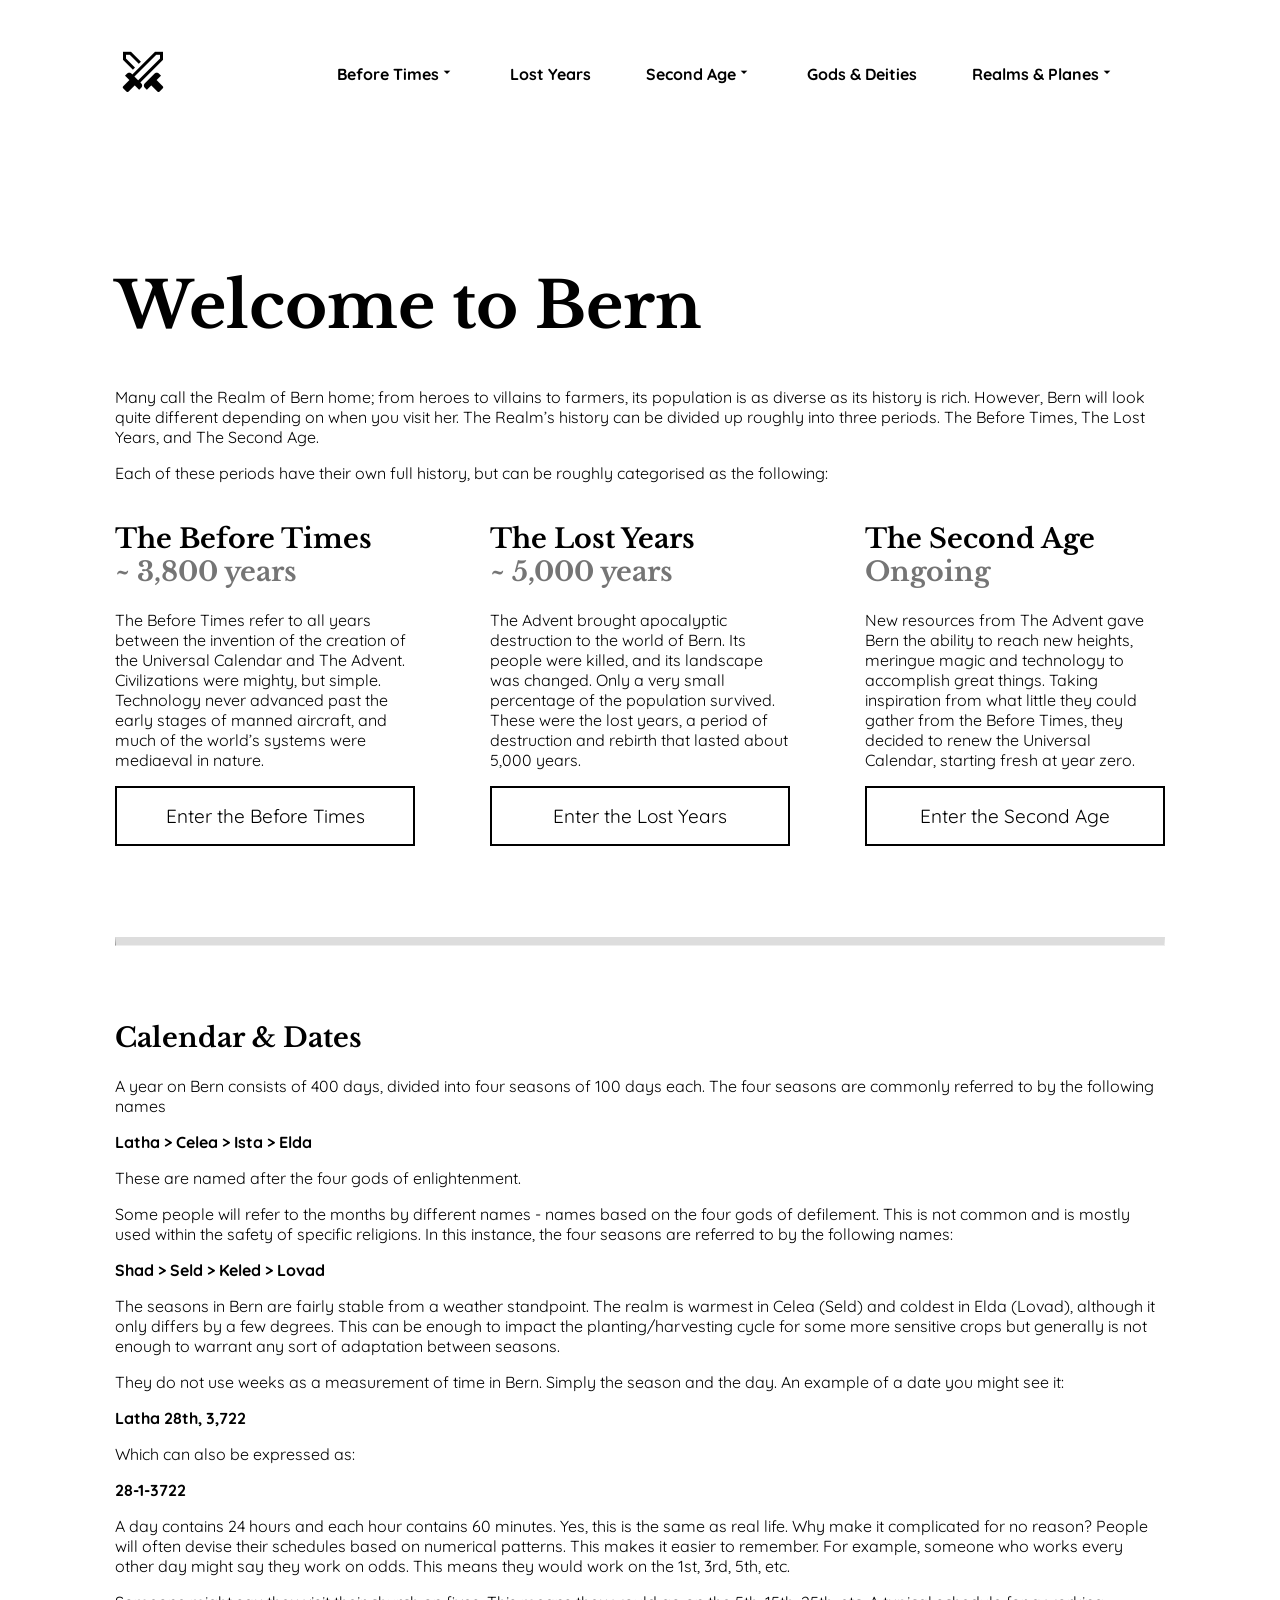
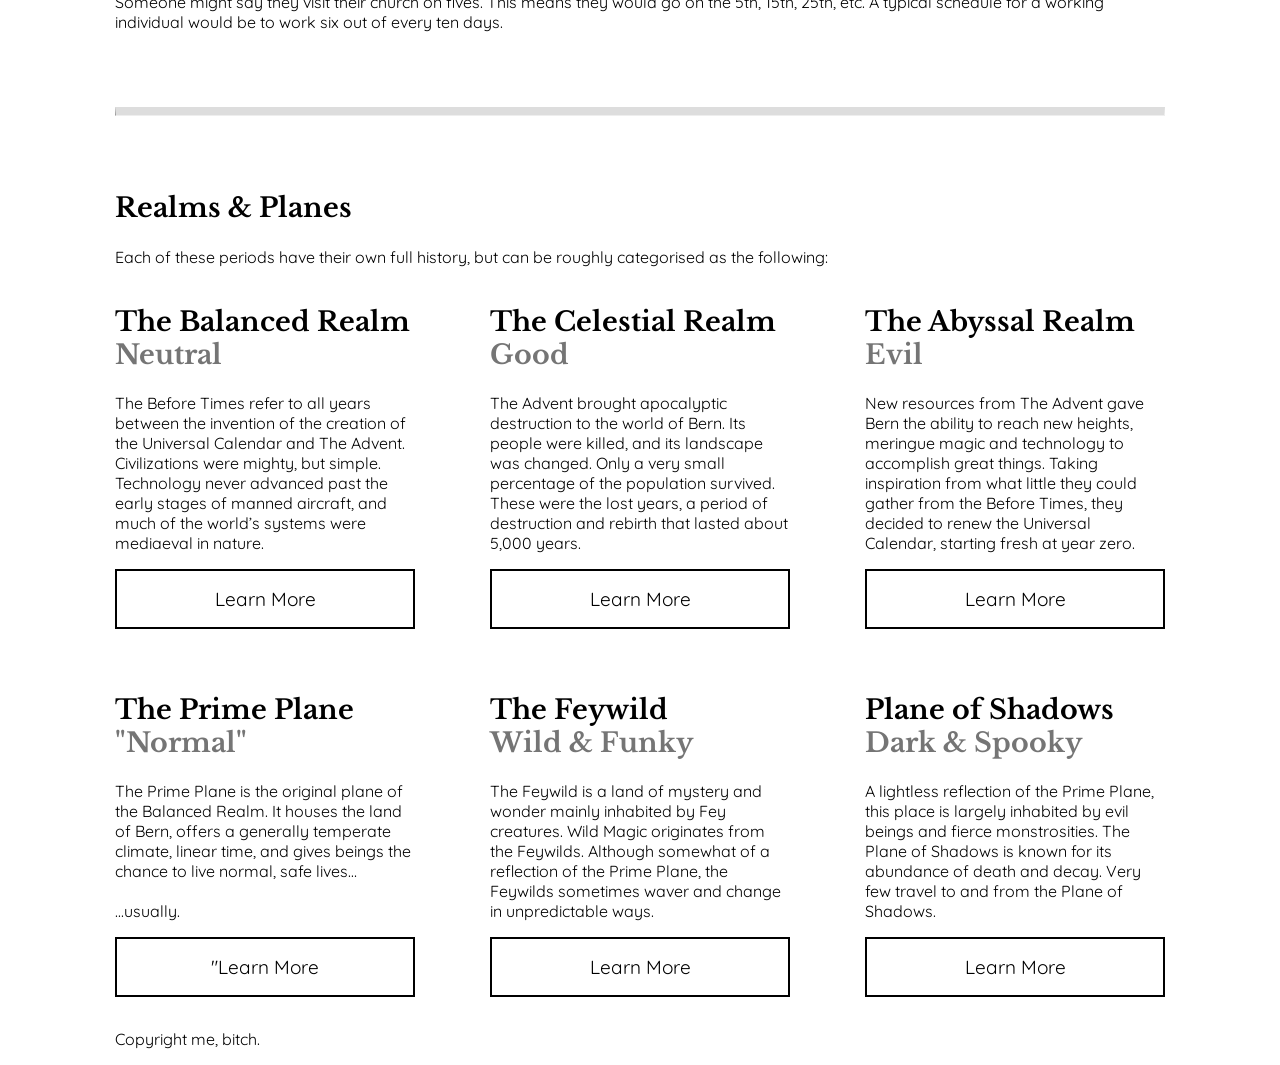
==== index.html @ 101e193a "Logo in nav" ====
<!DOCTYPE html>
<!DOCTYPE html>
<html>
<head>
	<meta charset="utf-8">
	<meta name="viewport" content="width=device-width, initial-scale=1">
	<title>Bern</title>
	<link rel="stylesheet" type="text/css" href="main.css">
	<link rel="preconnect" href="https://fonts.googleapis.com">
	<link rel="preconnect" href="https://fonts.gstatic.com" crossorigin>
	<link href="https://fonts.googleapis.com/css2?family=Libre+Baskerville&family=Quicksand:wght@400;700&display=swap" rel="stylesheet">
	<link rel="stylesheet" href="https://fonts.googleapis.com/css2?family=Material+Symbols+Outlined:opsz,wght,FILL,GRAD@20..48,100..700,0..1,-50..200" />
	<style> .material-symbols-outlined {font-variation-settings:'FILL' 0,'wght' 400,'GRAD' 0,'opsz' 48}
</style>
</head>

	<header>
		<nav class="navbar">
			<div class="logo"><span class="material-symbols-outlined"><a href="index.html">swords</a></span></div>
			<ul class="nav-links">
				<div class="menu">

				<li class="dropdown-li">
					<a href="bt-main.html">Before Times<span class="material-symbols-outlined" style="font-size: 1em;">arrow_drop_down</span></a>
					<ul class="dropdown-ul">
						<li><a href="/">Kingdoms</a></li>
						<li><a href="/">People of Note</a></li>
						<li><a href="/">Organizations</a></li>
						<li><a href="/">History</a></li>
					</ul>
				</li>
				<li><a href="/">Lost Years</a></li>
				<li class="dropdown-li">
					<a href="/">Second Age<span class="material-symbols-outlined" style="font-size: 1em;">arrow_drop_down</span></a>
					<ul class="dropdown-ul">
						<li><a href="/">Kingdoms</a></li>
						<li><a href="/">People of Note</a></li>
						<li><a href="/">Organizations</a></li>
						<li><a href="/">History</a></li>
					</ul>
				</li>
				<li><a href="/">Gods & Deities</a></li>				
				<li class="dropdown-li">
					<a href="/">Realms & Planes<span class="material-symbols-outlined" style="font-size: 1em;">arrow_drop_down</span></a>
					<ul class="dropdown-ul">
						<li><a href="/">Balanced Realm</a></li>
						<li><a href="/">Celestial Realm</a></li>
						<li><a href="/">Abyssal Realm</a></li>
						<li><a href="/">Material Plane</a></li>
						<li><a href="/">Feywild</a></li>
						<li><a href="/">Shadow Plane</a></li>
					</ul>
				</li>
				</div>
			</ul>
		</nav>
	</header>
<body>
<h1 class="main-title">Welcome to Bern</h1>
<p>Many call the Realm of Bern home; from heroes to villains to farmers, its population is as diverse as its history is rich. However, Bern will look quite different depending on when you visit her. The Realm’s history can be divided up roughly into three periods. The Before Times, The Lost Years, and The Second Age.</p>

<p>Each of these periods have their own full history, but can be roughly categorised as the following:</p>

<div class="three-column-container ">
	<div>
		<h2>The Before Times<br><span style="color: #757575;">~ 3,800 years</h2>
		<p>The Before Times refer to all years between the invention of the creation of the Universal Calendar and The Advent. Civilizations were mighty, but simple. Technology never advanced past the early stages of manned aircraft, and much of the world’s systems were mediaeval in nature.</p>
		<a class="button-link" href="bt-main.html">Enter the Before Times</a>
	</div>

	<div>
		<h2>The Lost Years<br><span style="color: #757575;">~ 5,000 years</span></h2>
		<p>The Advent brought apocalyptic destruction to the world of Bern. Its people were killed, and its landscape was changed. Only a very small percentage of the population survived. These were the lost years, a period of destruction and rebirth that lasted about 5,000 years.</p>
		<a class="button-link" href="bt-main.html">Enter the Lost Years</a>
	</div>

	<div>
		<h2>The Second Age<br><span style="color: #757575;">Ongoing</h2>
		<p>New resources from The Advent gave Bern the ability to reach new heights, meringue magic and technology to accomplish great things. Taking inspiration from what little they could gather from the Before Times, they decided to renew the Universal Calendar, starting fresh at year zero.</p>
		<a class="button-link" href="bt-main.html">Enter the Second Age</a>
		</p>
	</div>
</div>

<hr>

<h2>Calendar & Dates</h2>
<p>A year on Bern consists of 400 days, divided into four seasons of 100 days each. The four seasons are commonly referred to by the following names<p>
<p class="bold">Latha > Celea > Ista > Elda</p>
<p>These are named after the four gods of enlightenment.</p>
<p>Some people will refer to the months by different names - names based on the four gods of defilement. This is not common and is mostly used within the safety of specific religions. In this instance, the four seasons are referred to by the following names:</p>
<p class="bold">Shad > Seld > Keled > Lovad</p>
<p>The seasons in Bern are fairly stable from a weather standpoint. The realm is warmest in Celea (Seld) and coldest in Elda (Lovad), although it only differs by a few degrees. This can be enough to impact the planting/harvesting cycle for some more sensitive crops but generally is not enough to warrant any sort of adaptation between seasons.</p>
<p>They do not use weeks as a measurement of time in Bern. Simply the season and the day. An example of a date you might see it:</p>
<p class="bold">Latha 28th, 3,722</p>
<p>Which can also be expressed as:</p>
<p class="bold">28-1-3722</p>
<p>A day contains 24 hours and each hour contains 60 minutes. Yes, this is the same as real life. Why make it complicated for no reason?
People will often devise their schedules based on numerical patterns. This makes it easier to remember. For example, someone who works every other day might say they work on odds. This means they would work on the 1st, 3rd, 5th, etc.</p>
<p>Someone might say they visit their church on fives. This means they would go on the 5th, 15th, 25th, etc. A typical schedule for a working individual would be to work six out of every ten days.</p>

<hr>

<h2>Realms & Planes</h2>


<p>Each of these periods have their own full history, but can be roughly categorised as the following:</p>

<div class="three-column-container ">
	<div>
		<h2>The Balanced Realm<br><span style="color: #757575;">Neutral</h2>
		<p>The Before Times refer to all years between the invention of the creation of the Universal Calendar and The Advent. Civilizations were mighty, but simple. Technology never advanced past the early stages of manned aircraft, and much of the world’s systems were mediaeval in nature.</p>
		<a class="button-link" href="bt-main.html">Learn More</a>
	</div>

	<div>
		<h2>The Celestial Realm<br><span style="color: #757575;">Good</span></h2>
		<p>The Advent brought apocalyptic destruction to the world of Bern. Its people were killed, and its landscape was changed. Only a very small percentage of the population survived. These were the lost years, a period of destruction and rebirth that lasted about 5,000 years.</p>
		<a class="button-link" href="bt-main.html">Learn More</a>
	</div>

	<div>
		<h2>The Abyssal Realm<br><span style="color: #757575;">Evil</h2>
		<p>New resources from The Advent gave Bern the ability to reach new heights, meringue magic and technology to accomplish great things. Taking inspiration from what little they could gather from the Before Times, they decided to renew the Universal Calendar, starting fresh at year zero.</p>
		<a class="button-link" href="bt-main.html">Learn More</a>
		</p>
	</div>
	<div>
		<h2>The Prime Plane<br><span style="color: #757575;">"Normal"</h2>
		<p>The Prime Plane is the original plane of the Balanced Realm. It houses the land of Bern, offers a generally temperate climate, linear time, and gives beings the chance to live normal, safe lives… <br><br>...usually.</p>
		<a class="button-link" href="bt-main.html">"Learn More</a>
	</div>

	<div>
		<h2>The Feywild<br><span style="color: #757575;">Wild & Funky</span></h2>
		<p>The Feywild is a land of mystery and wonder mainly inhabited by Fey creatures. Wild Magic originates from the Feywilds. Although somewhat of a reflection of the Prime Plane, the Feywilds sometimes waver and change in unpredictable ways.</p>
		<a class="button-link" href="bt-main.html">Learn More</a>
	</div>

	<div>
		<h2>Plane of Shadows<br><span style="color: #757575;">Dark & Spooky</h2>
		<p>A lightless reflection of the Prime Plane, this place is largely inhabited by evil beings and fierce monstrosities. The Plane of Shadows is known for its abundance of death and decay. Very few travel to and from the Plane of Shadows.</p>
		<a class="button-link" href="bt-main.html">Learn More</a>
		</p>
	</div>
</div>

<footer>
	<p>Copyright me, bitch.</p>


</footer>















</body>
</html>
---- main.css ----
/*
h1 { font-size: 2em; }
h2 { font-size: 1.6818em; }
h3 { font-size: 1.4142em; }
h4 { font-size: 1.1892em; }
p { font-size: 1em; }
small { font-size: .8409em; }
*/

header {

	height: 100px;
}

body {
	max-width: 1050px;
    margin-left: auto;
    margin-right: auto;
}

h1 {
	font-family: 'Libre Baskerville', serif;
	font-size: 4em;
}

h2 {
	font-family: 'Libre Baskerville', serif;
	font-size: 1.6818em;
}

p {
	font-family: 'Quicksand', sans-serif;
	font-size: 1em;
}

hr {
	border-top: 8px solid #ddd;
  	margin: 75px 0;
}

img {
	width: 100%;
	height: auto;
}

li {
	list-style: none;
}

.logo a {
	text-decoration: none;
	color: black;
	font-size: 2em;
	padding-right: 115px;
}

.logo a:hover {
	color: red;
}

.navbar {
  display: flex;
  align-items: center;
  justify-content: space-between;
  padding: 20px 35px 20px 0px;
  float: right;
}

.nav-links a {
	text-decoration: none;
	font-family: 'Quicksand', sans-serif;
	font-weight: 700;
	color: black;
}

/* NAVBAR MENU */
.menu {
  display: flex;
  gap: 25px;
  font-size: 1em;
}

.menu li {
  padding: 20px 15px;
}

.menu li:hover {
  text-decoration: underline;
}

/* DROPDOWN MENU */
.dropdown-li {
  position: relative; 
}

.dropdown-ul {	
	background-color: white;
	filter: drop-shadow(0px 2px 10px #eee);
 	padding: 1em 0;
 	position: absolute;
 	display: none;
 	border-radius: 8px;
 	top: 50px;
}

.dropdown-ul li + li {
  margin-top: 10px;
}

.dropdown-ul li {
  padding: 0.5em 1em;
  width: 8em;
  text-align: Left;
}

.dropdown-ul li:hover {
  background-color: #eeeeee;
}

.dropdown-li:hover .dropdown-ul {
  display: block;
}








.main-title {
	margin-top: 15%;
}

.bold {
	font-weight: 700;
}
.button-link {
	padding: 16px 0px;
	border: 2px solid #000;
	font-family: 'Quicksand', sans-serif;
	font-size: 1.1892em;
	color: black;
	display: block;
	text-align: center;
	text-decoration: none;
}

.button-link:hover {
	color: white;
	background-color: black;
}

.button-div {
	margin-top: 1.83em;
	margin-bottom: 2.83em;
}

.three-column-container {
	display: grid;
	grid-template-columns: 300px 300px 300px;
	/*grid-template-rows: auto auto auto;*/
	grid-column-gap: 75px;
	grid-row-gap: 25px;
}
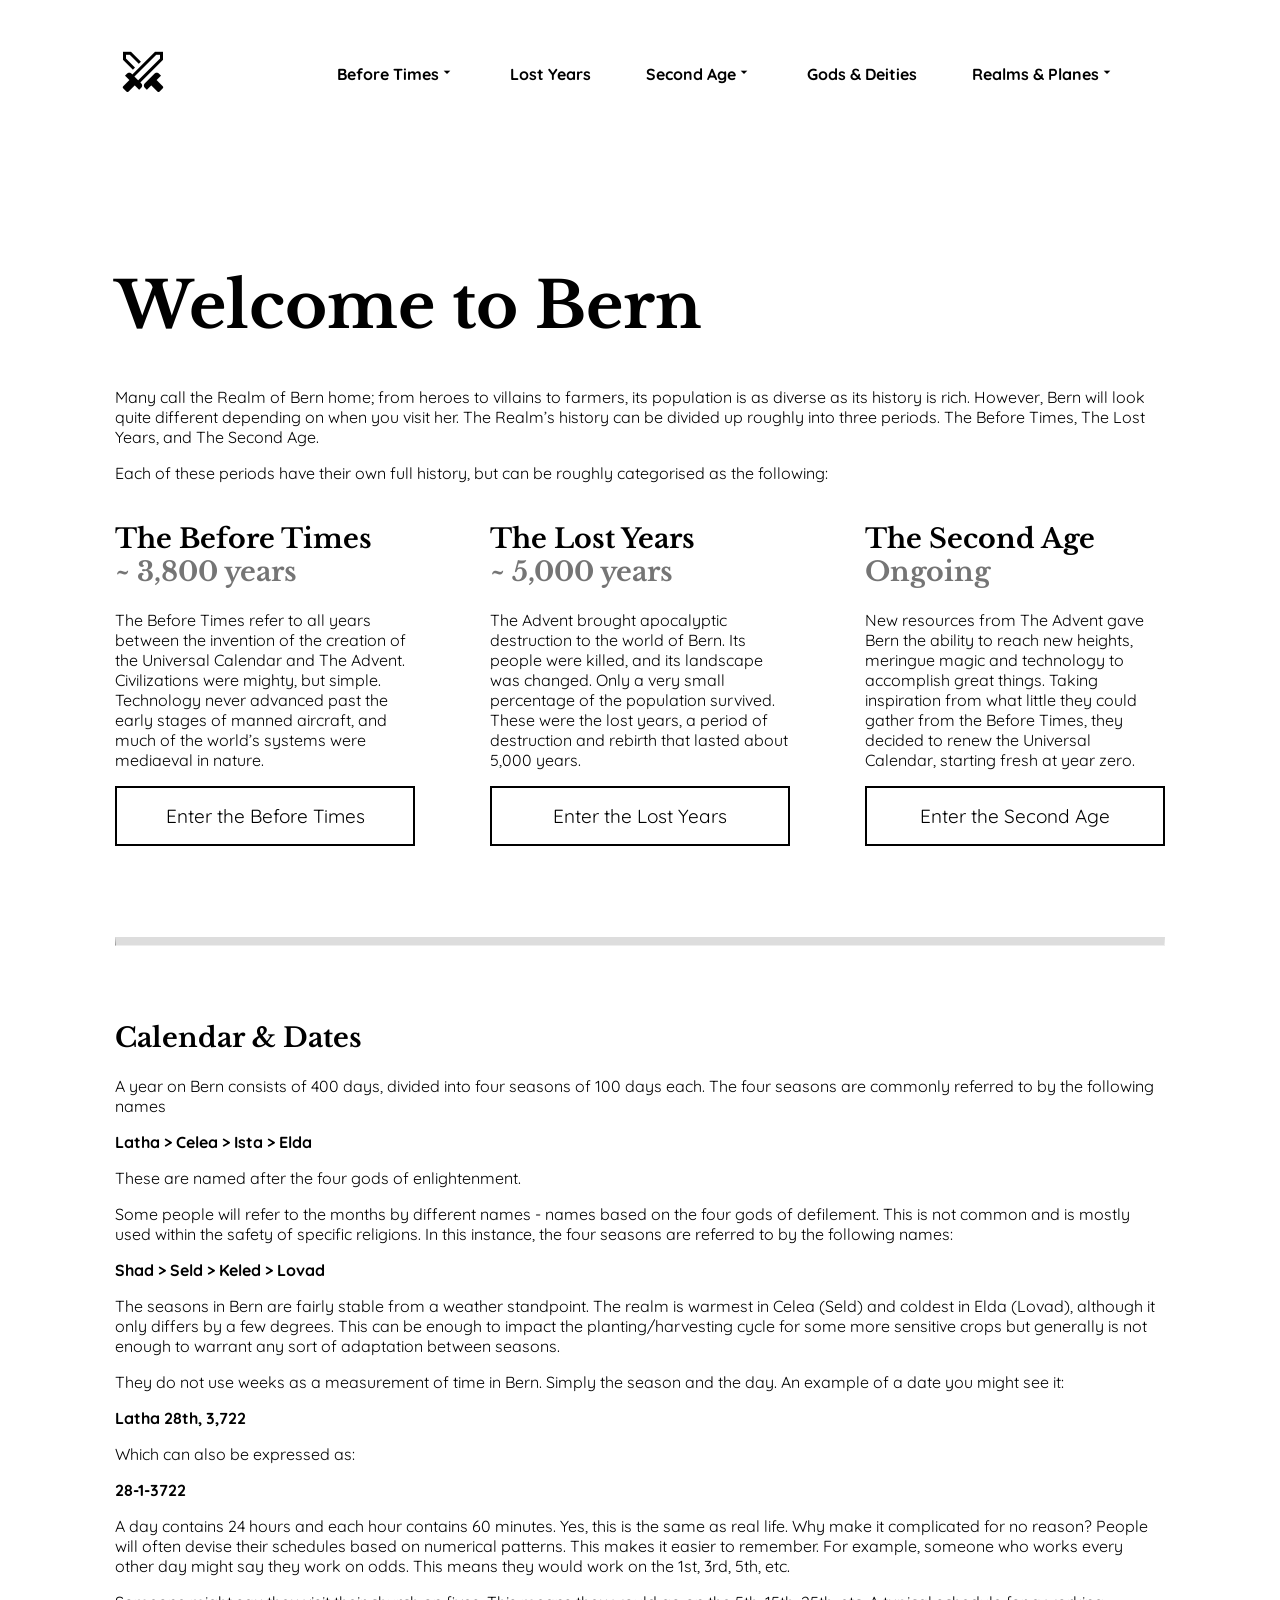
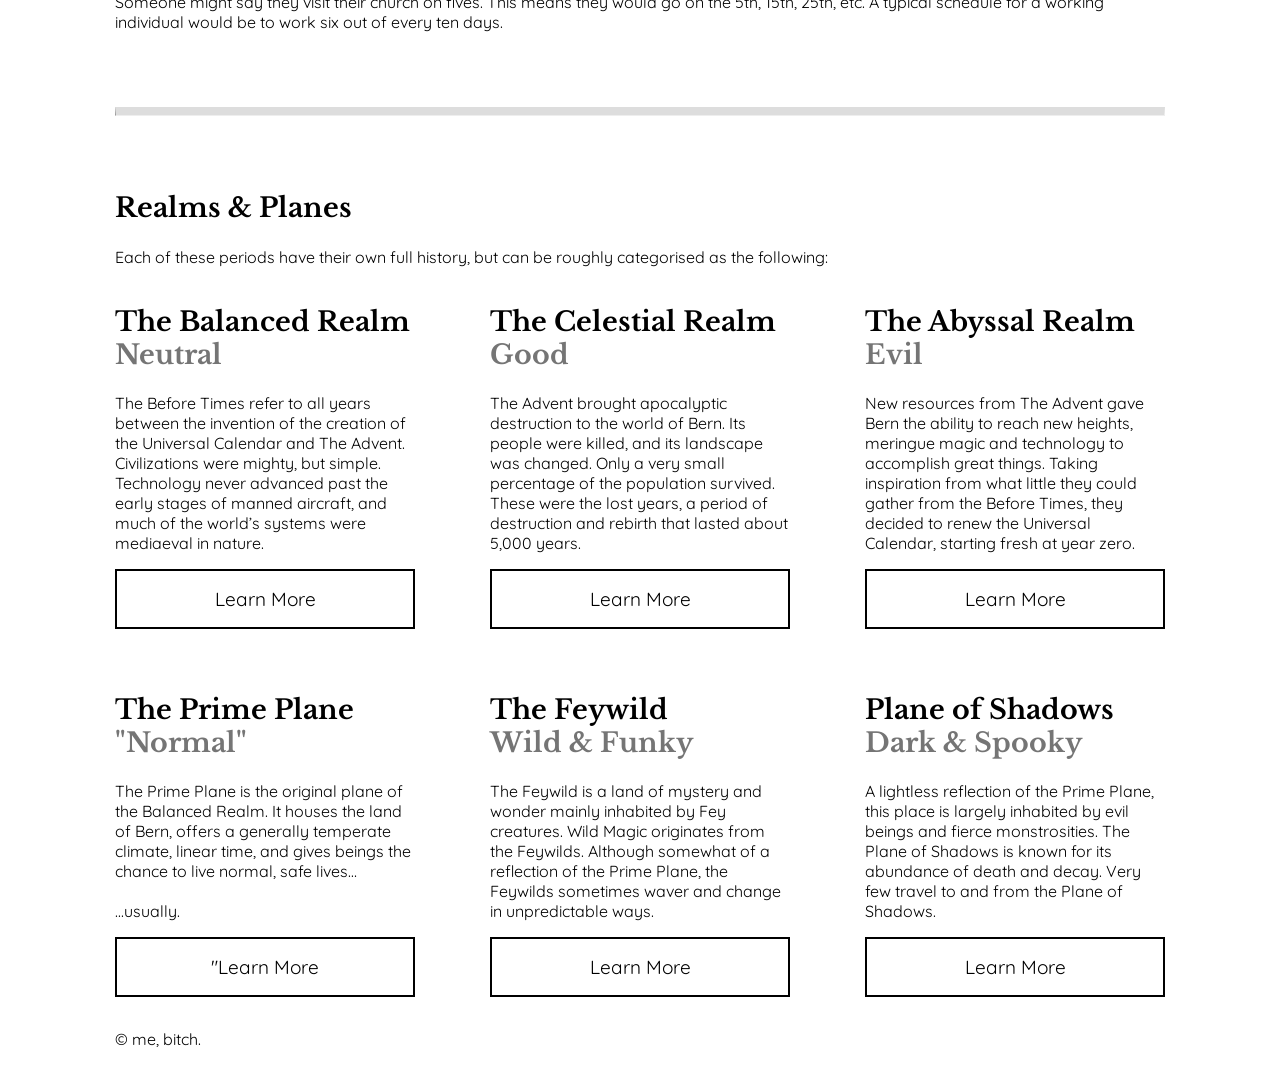
==== commit aa9e02e1: "copyright" ====
--- a/index.html
+++ b/index.html
@@ -146,7 +146,7 @@
 </div>
 
 <footer>
-	<p>Copyright me, bitch.</p>
+	<p>© me, bitch.</p>
 
 
 </footer>
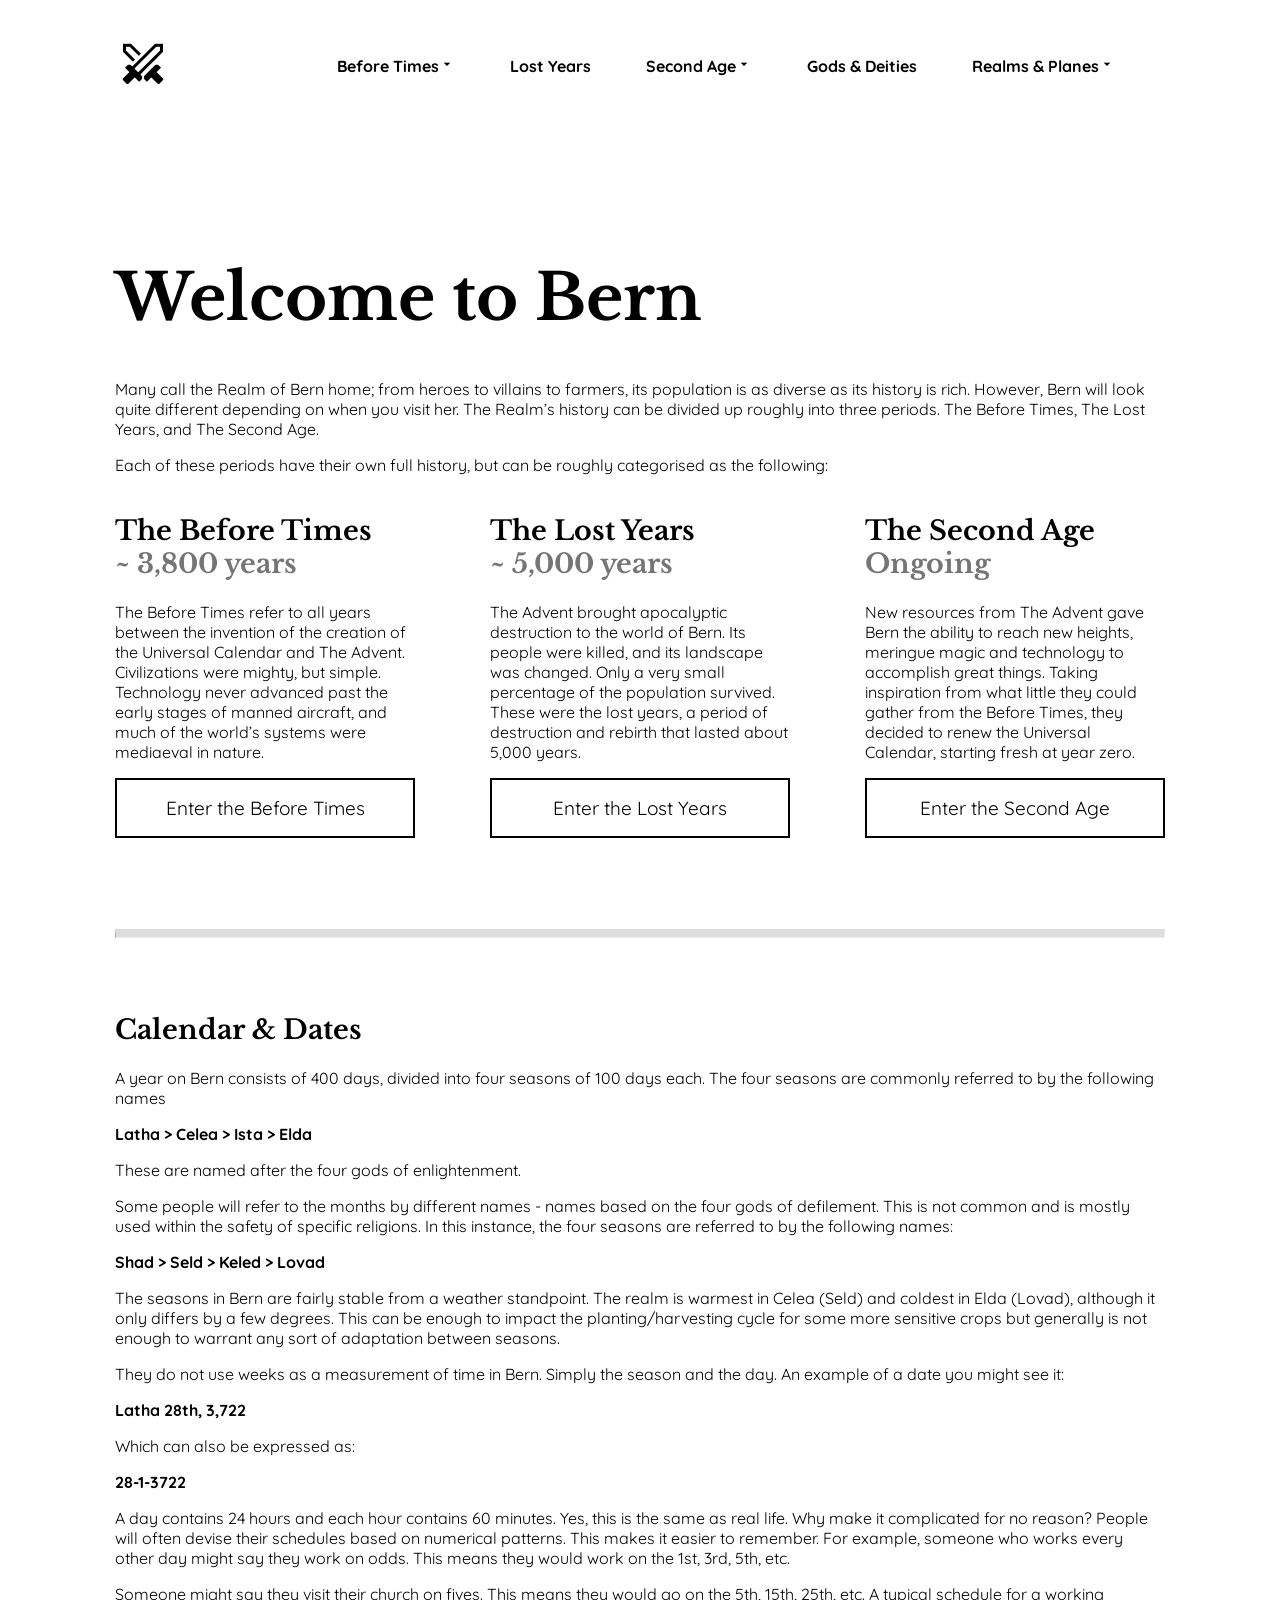
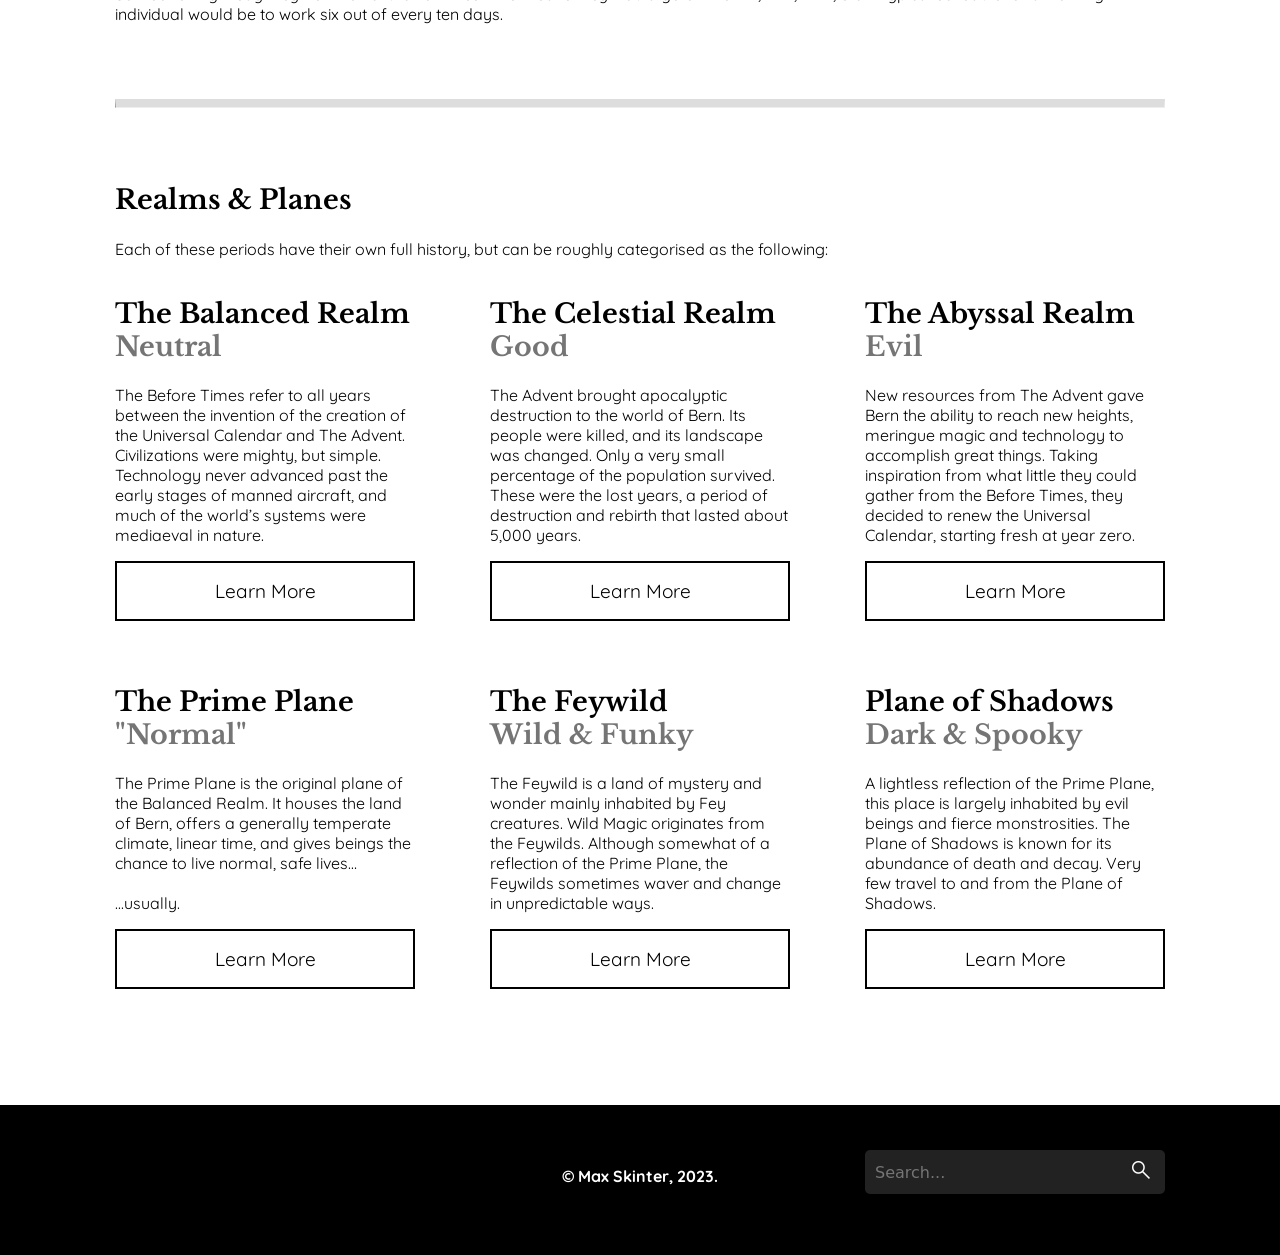
==== commit 0309da6f: "working on search" ====
--- a/index.html
+++ b/index.html
@@ -128,7 +128,7 @@
 	<div>
 		<h2>The Prime Plane<br><span style="color: #757575;">"Normal"</h2>
 		<p>The Prime Plane is the original plane of the Balanced Realm. It houses the land of Bern, offers a generally temperate climate, linear time, and gives beings the chance to live normal, safe lives… <br><br>...usually.</p>
-		<a class="button-link" href="bt-main.html">"Learn More</a>
+		<a class="button-link" href="bt-main.html">Learn More</a>
 	</div>
 
 	<div>
@@ -145,11 +145,6 @@
 	</div>
 </div>
 
-<footer>
-	<p>© me, bitch.</p>
-
-
-</footer>
 
 
 
@@ -158,12 +153,26 @@
 
 
 
-
-
-
+<footer>
+	<div class="three-column-container">
+		<div>
+			
+		</div>
+		<div>
+			<p class="copyright">© Max Skinter, 2023.</p>
+		</div>
+		<div>
+			<form id="form"> 
+			 	<input type="search" id="query" name="q" placeholder="Search...">
+				<button><span class="material-symbols-outlined">search</span></button>
+			</form>
+		</div>
+</footer>
 
 
 
 
 </body>
+
+
 </html>
--- a/main.css
+++ b/main.css
@@ -16,6 +16,8 @@
 	max-width: 1050px;
     margin-left: auto;
     margin-right: auto;
+    margin-top: 0;
+    margin-bottom: 0;
 }
 
 h1 {
@@ -46,6 +48,31 @@
 li {
 	list-style: none;
 }
+
+footer {
+	background-color: black;
+	height: 150px;
+	width: 100%;
+	position: absolute;
+	left: 0;
+	margin-top: 100px;
+}
+
+footer p {
+	color: white;
+	text-align: center;
+
+}
+
+
+
+
+
+
+
+
+
+
 
 .logo a {
 	text-decoration: none;
@@ -174,17 +201,63 @@
 
 
 
-
-
-
-
-
-
-
-
-
-
-
-
-
-
+footer .three-column-container {
+	width: 1050px;
+  margin-left: auto;
+  margin-right: auto;
+}
+
+footer div div {
+	padding-top: 45px;
+}
+
+.footer-links {
+	text-decoration: none;
+	font-family: 'Quicksand', sans-serif;
+	font-weight: 400;
+	color: white;
+	padding-top: 45px;
+}
+
+.footer-links:hover {
+	text-decoration: underline;
+}
+
+.copyright {
+	font-weight: 700;
+}
+
+form {
+  background-color: #222222;
+  width: 300px;
+  height: 44px;
+  border-radius: 5px;
+  display: flex;
+  flex-direction: row;
+  align-items: center;
+}
+
+input {
+  all: unset;
+  font: 16px system-ui;
+  color: #fff;
+  height: 100%;
+  width: 100%;
+  padding: 6px 10px;
+}
+
+button {
+  all: unset;
+  cursor: pointer;
+  width: 44px;
+  height: 44px;
+  color: white;
+}
+
+
+
+
+
+
+
+
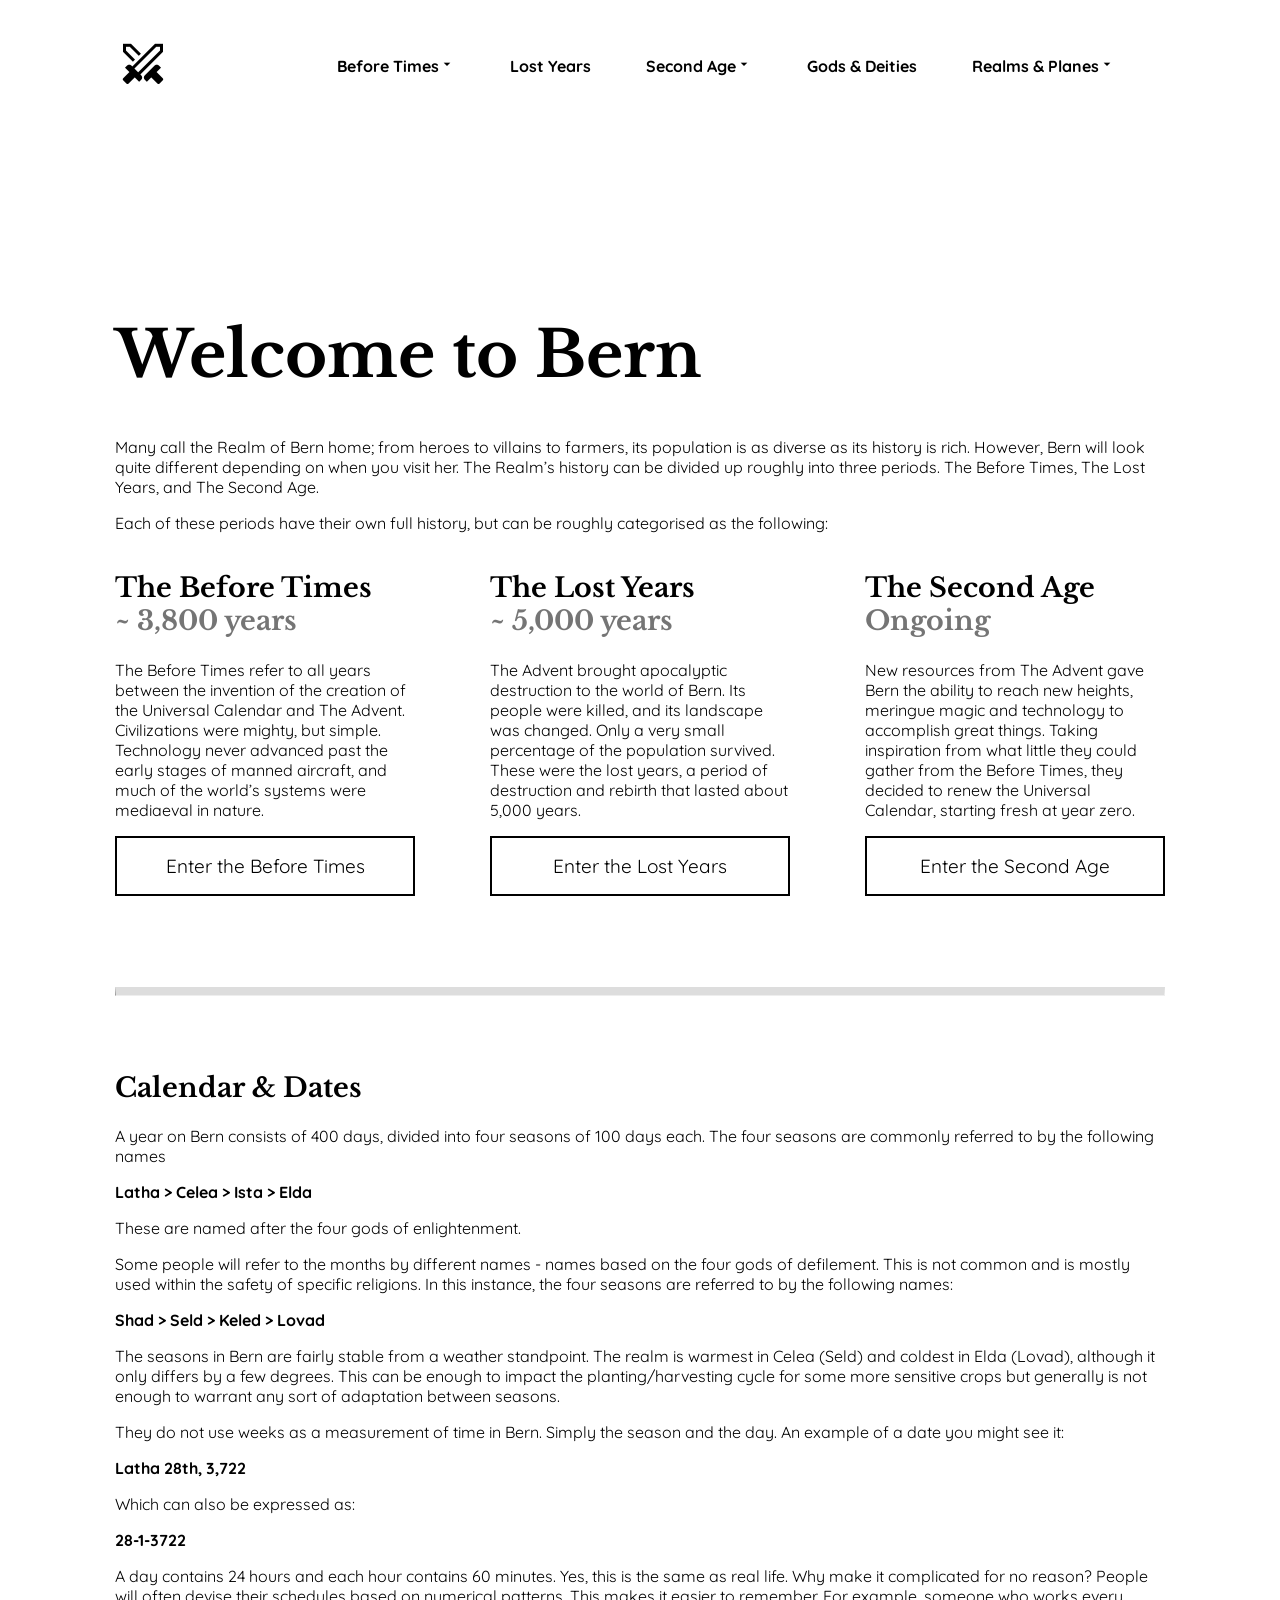
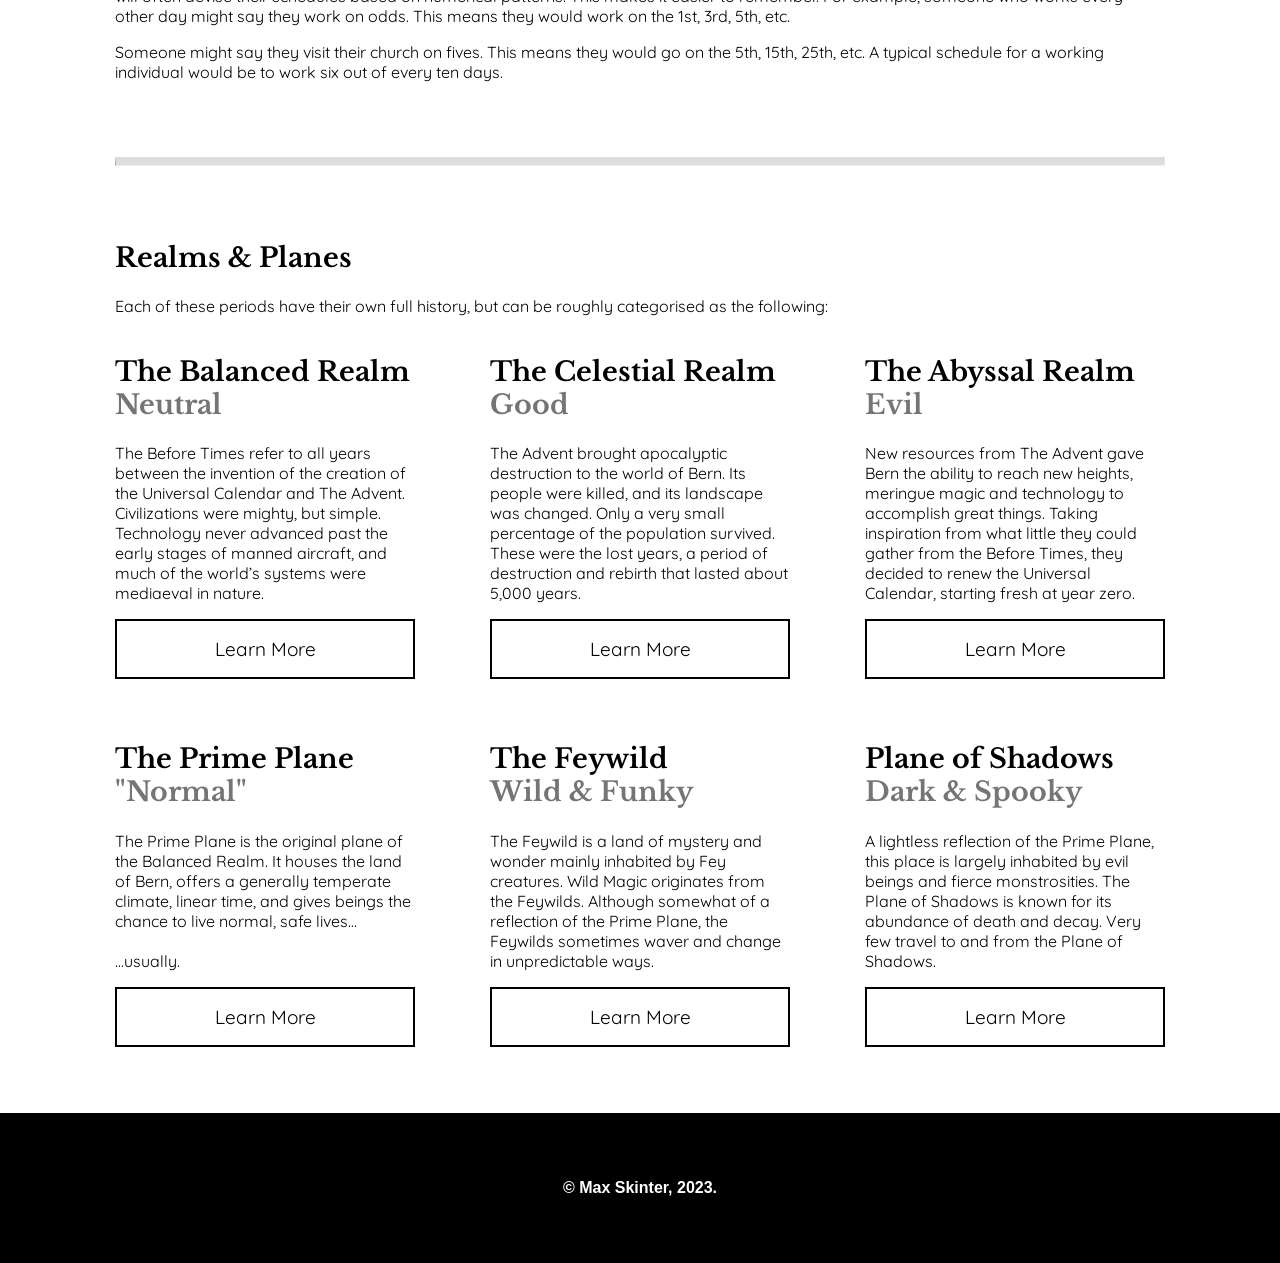
==== commit 889ed02d: "universal nav and footer" ====
--- a/index.html
+++ b/index.html
@@ -1,4 +1,3 @@
-<!DOCTYPE html>
 <!DOCTYPE html>
 <html>
 <head>
@@ -14,47 +13,8 @@
 </style>
 </head>
 
-	<header>
-		<nav class="navbar">
-			<div class="logo"><span class="material-symbols-outlined"><a href="index.html">swords</a></span></div>
-			<ul class="nav-links">
-				<div class="menu">
+<iframe class="nav-iframe" src="nav.html"></iframe>
 
-				<li class="dropdown-li">
-					<a href="bt-main.html">Before Times<span class="material-symbols-outlined" style="font-size: 1em;">arrow_drop_down</span></a>
-					<ul class="dropdown-ul">
-						<li><a href="/">Kingdoms</a></li>
-						<li><a href="/">People of Note</a></li>
-						<li><a href="/">Organizations</a></li>
-						<li><a href="/">History</a></li>
-					</ul>
-				</li>
-				<li><a href="/">Lost Years</a></li>
-				<li class="dropdown-li">
-					<a href="/">Second Age<span class="material-symbols-outlined" style="font-size: 1em;">arrow_drop_down</span></a>
-					<ul class="dropdown-ul">
-						<li><a href="/">Kingdoms</a></li>
-						<li><a href="/">People of Note</a></li>
-						<li><a href="/">Organizations</a></li>
-						<li><a href="/">History</a></li>
-					</ul>
-				</li>
-				<li><a href="/">Gods & Deities</a></li>				
-				<li class="dropdown-li">
-					<a href="/">Realms & Planes<span class="material-symbols-outlined" style="font-size: 1em;">arrow_drop_down</span></a>
-					<ul class="dropdown-ul">
-						<li><a href="/">Balanced Realm</a></li>
-						<li><a href="/">Celestial Realm</a></li>
-						<li><a href="/">Abyssal Realm</a></li>
-						<li><a href="/">Material Plane</a></li>
-						<li><a href="/">Feywild</a></li>
-						<li><a href="/">Shadow Plane</a></li>
-					</ul>
-				</li>
-				</div>
-			</ul>
-		</nav>
-	</header>
 <body>
 <h1 class="main-title">Welcome to Bern</h1>
 <p>Many call the Realm of Bern home; from heroes to villains to farmers, its population is as diverse as its history is rich. However, Bern will look quite different depending on when you visit her. The Realm’s history can be divided up roughly into three periods. The Before Times, The Lost Years, and The Second Age.</p>
@@ -146,33 +106,6 @@
 </div>
 
 
-
-
-
-
-
-
-
-<footer>
-	<div class="three-column-container">
-		<div>
-			
-		</div>
-		<div>
-			<p class="copyright">© Max Skinter, 2023.</p>
-		</div>
-		<div>
-			<form id="form"> 
-			 	<input type="search" id="query" name="q" placeholder="Search...">
-				<button><span class="material-symbols-outlined">search</span></button>
-			</form>
-		</div>
-</footer>
-
-
-
-
+<iframe class="footer-iframe" src="footer.html"></iframe>
 </body>
-
-
 </html>
--- a/main.css
+++ b/main.css
@@ -18,6 +18,7 @@
     margin-right: auto;
     margin-top: 0;
     margin-bottom: 0;
+    z-index: 2;
 }
 
 h1 {
@@ -55,7 +56,7 @@
 	width: 100%;
 	position: absolute;
 	left: 0;
-	margin-top: 100px;
+	margin-top: 50px;
 }
 
 footer p {
@@ -64,9 +65,24 @@
 
 }
 
-
-
-
+.footer-iframe {
+	width: 100%;
+	background-color: black;
+	border-width: 0px;
+	position: absolute;
+	left: 0;
+	margin-top: 50px;
+}
+
+.nav-iframe {
+	width: 100%;
+	border-width: 0px;
+	position: absolute;
+	left: 0;
+	top: 0;
+	height: 500px;
+	z-index: 1;
+}
 
 
 
@@ -156,7 +172,9 @@
 
 
 .main-title {
-	margin-top: 15%;
+	margin-top: 30%;
+	position: relative;
+	z-index: -1;
 }
 
 .bold {
@@ -227,37 +245,9 @@
 	font-weight: 700;
 }
 
-form {
-  background-color: #222222;
-  width: 300px;
-  height: 44px;
-  border-radius: 5px;
-  display: flex;
-  flex-direction: row;
-  align-items: center;
-}
-
-input {
-  all: unset;
-  font: 16px system-ui;
-  color: #fff;
-  height: 100%;
-  width: 100%;
-  padding: 6px 10px;
-}
-
-button {
-  all: unset;
-  cursor: pointer;
-  width: 44px;
-  height: 44px;
-  color: white;
-}
-
-
-
-
-
-
-
-
+
+
+
+
+
+
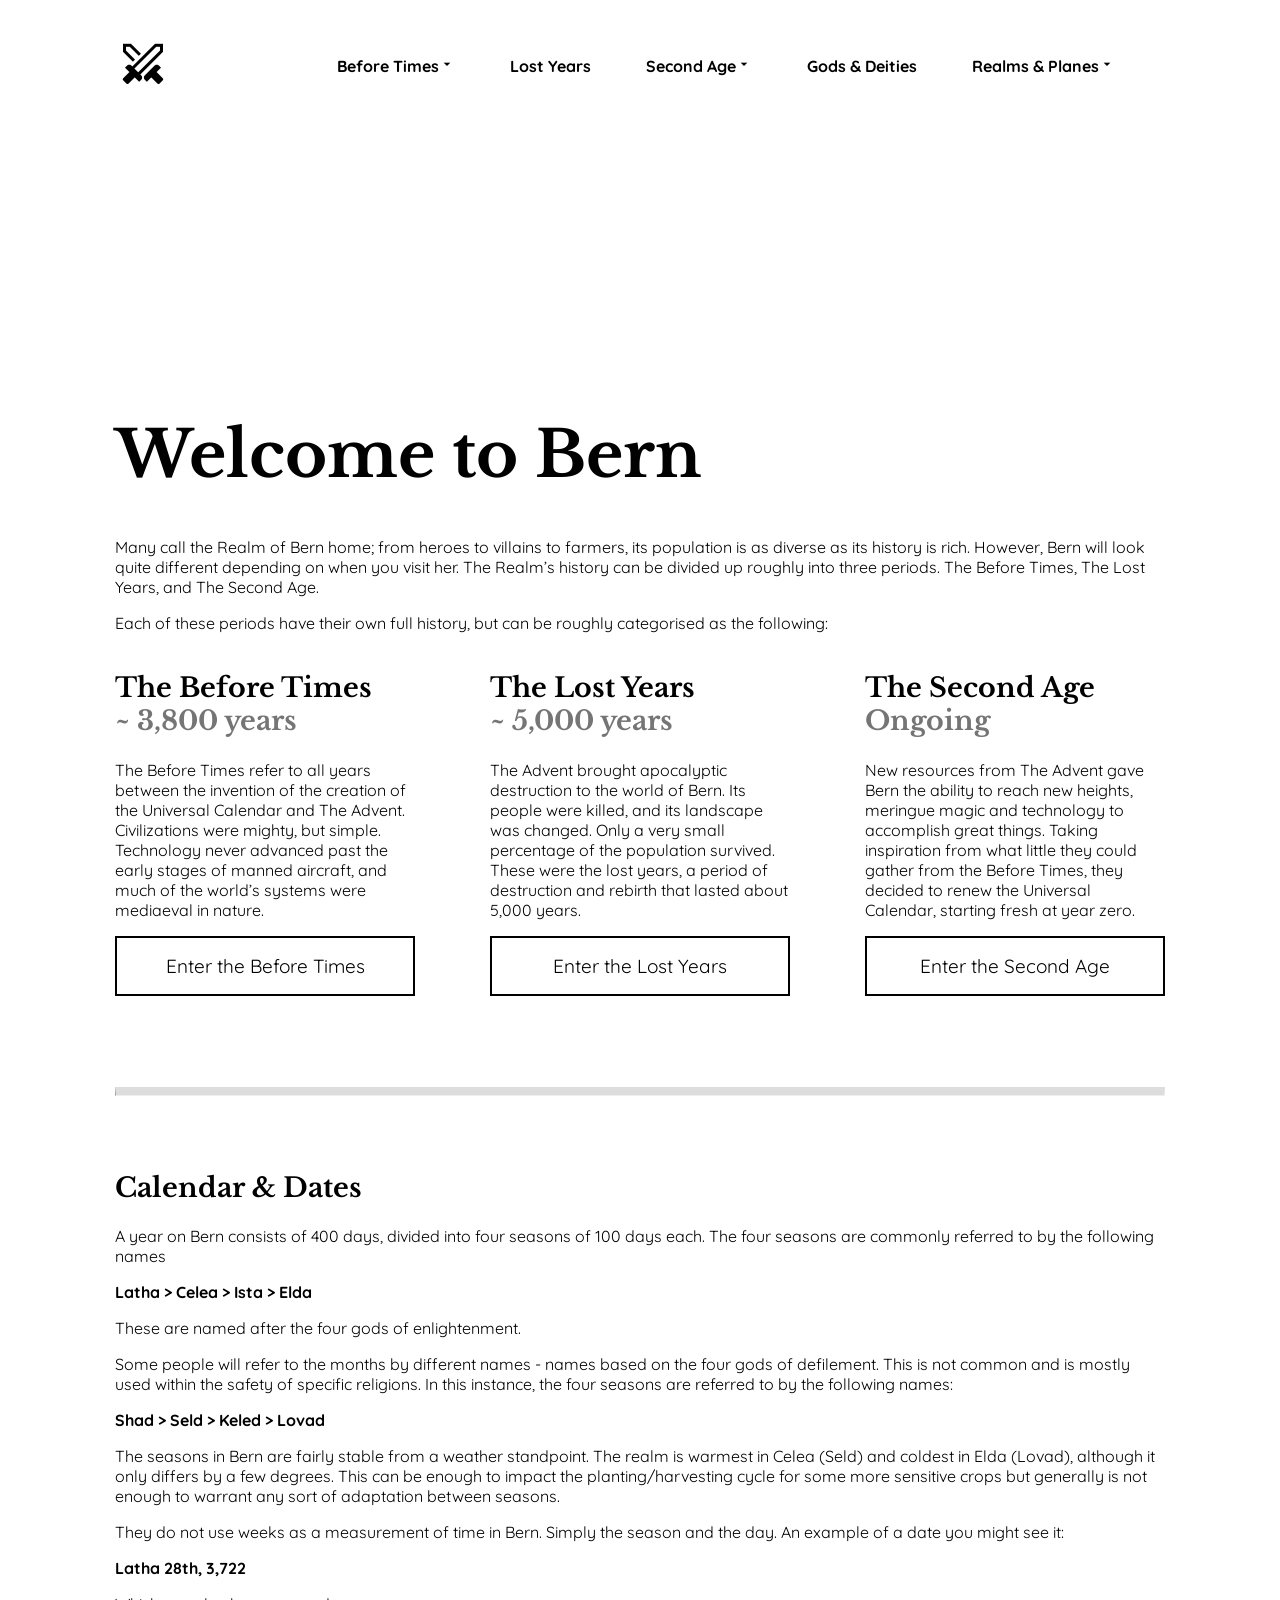
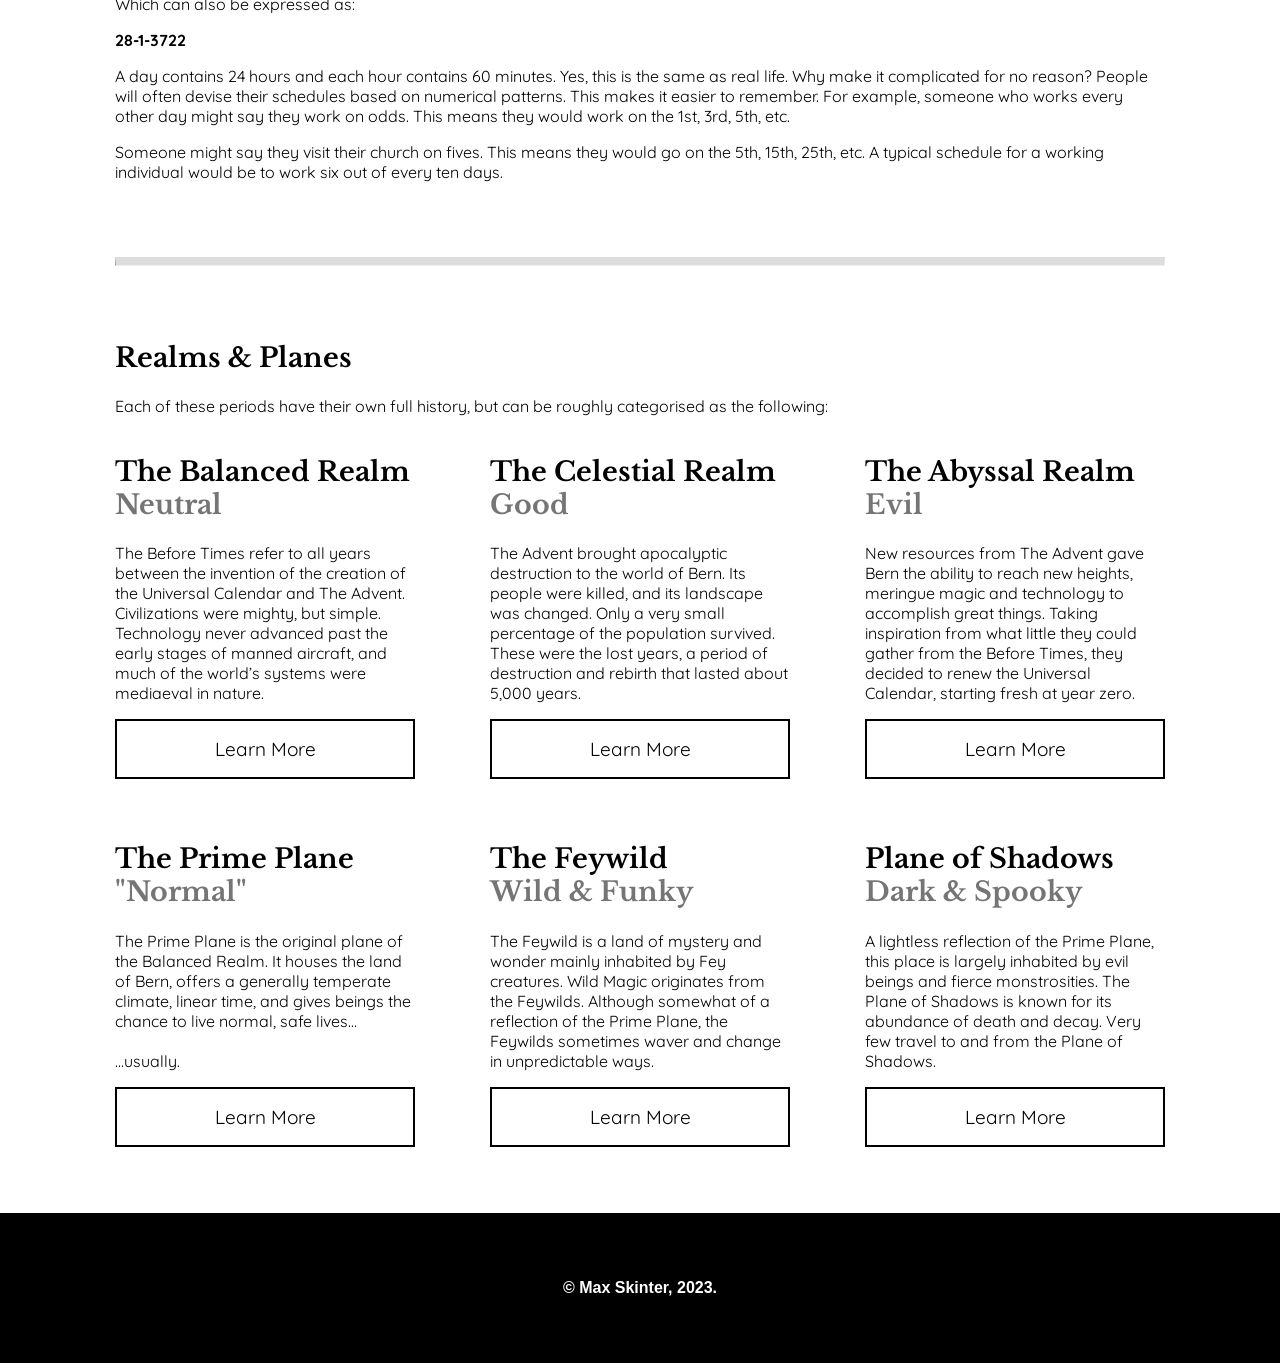
==== commit 47209ad2: "Copied files from Mac" ====
--- a/index.html
+++ b/index.html
@@ -9,13 +9,53 @@
 	<link rel="preconnect" href="https://fonts.gstatic.com" crossorigin>
 	<link href="https://fonts.googleapis.com/css2?family=Libre+Baskerville&family=Quicksand:wght@400;700&display=swap" rel="stylesheet">
 	<link rel="stylesheet" href="https://fonts.googleapis.com/css2?family=Material+Symbols+Outlined:opsz,wght,FILL,GRAD@20..48,100..700,0..1,-50..200" />
-	<style> .material-symbols-outlined {font-variation-settings:'FILL' 0,'wght' 400,'GRAD' 0,'opsz' 48}
-</style>
+	<style> .material-symbols-outlined {font-variation-settings:'FILL' 0,'wght' 400,'GRAD' 0,'opsz' 48}</style>
 </head>
+<header>
+		<nav class="navbar">
+			<div class="logo"><span class="material-symbols-outlined"><a href="index.html">swords</a></span></div>
+			<ul class="nav-links">
+				<div class="menu">
 
-<iframe class="nav-iframe" src="nav.html"></iframe>
+				<li class="dropdown-li">
+					<a href="bt-main.html">Before Times<span class="material-symbols-outlined" style="font-size: 1em;">arrow_drop_down</span></a>
+					<ul class="dropdown-ul">
+						<li><a href="bt-kingdoms.html">Kingdoms</a></li>
+						<li><a href="bt-people.html">People of Note</a></li>
+						<li><a href="bt-orgs.html">Organizations</a></li>
+						<li><a href="bt-history.html">History</a></li>
+					</ul>
+				</li>
+				<li><a href="lt-main.html">Lost Years</a></li>
+				<li class="dropdown-li">
+					<a href="sa-main.html">Second Age<span class="material-symbols-outlined" style="font-size: 1em;">arrow_drop_down</span></a>
+					<ul class="dropdown-ul">
+						<li><a href="sa-kingdoms.html">Kingdoms</a></li>
+						<li><a href="sa-people.html">People of Note</a></li>
+						<li><a href="sa-orgs.html">Organizations</a></li>
+						<li><a href="sa-history.html">History</a></li>
+					</ul>
+				</li>
+				<li><a href="gods.html">Gods & Deities</a></li>				
+				<li class="dropdown-li">
+					<a href="realms.html">Realms & Planes<span class="material-symbols-outlined" style="font-size: 1em;">arrow_drop_down</span></a>
+					<ul class="dropdown-ul">
+						<li><a href="rp-balanced.html">Balanced Realm</a></li>
+						<li><a href="rp-celestial.html">Celestial Realm</a></li>
+						<li><a href="rp-abyssal.html">Abyssal Realm</a></li>
+						<li><a href="rp-material.html">Material Plane</a></li>
+						<li><a href="rp-feywild.html">Feywild</a></li>
+						<li><a href="rp-shadow.html">Shadow Plane</a></li>
+					</ul>
+				</li>
+				</div>
+			</ul>
+		</nav>
+</header>
+
 
 <body>
+<main>
 <h1 class="main-title">Welcome to Bern</h1>
 <p>Many call the Realm of Bern home; from heroes to villains to farmers, its population is as diverse as its history is rich. However, Bern will look quite different depending on when you visit her. The Realm’s history can be divided up roughly into three periods. The Before Times, The Lost Years, and The Second Age.</p>
 
@@ -105,7 +145,10 @@
 	</div>
 </div>
 
-
+<script>
+includeHTML();
+</script>
 <iframe class="footer-iframe" src="footer.html"></iframe>
+</main>
 </body>
 </html>
--- a/main.css
+++ b/main.css
@@ -173,13 +173,16 @@
 
 .main-title {
 	margin-top: 30%;
-	position: relative;
-	z-index: -1;
+}
+
+.secondary-title {
+	margin-top: 15%;
 }
 
 .bold {
 	font-weight: 700;
 }
+
 .button-link {
 	padding: 16px 0px;
 	border: 2px solid #000;
@@ -209,15 +212,42 @@
 	grid-row-gap: 25px;
 }
 
-
-
-
-
-
-
-
-
-
+.four-column-container {
+	display: grid;
+	grid-template-columns: 225px 225px 225px 225px;
+	/*grid-template-rows: auto auto auto;*/
+	grid-column-gap: 50px;
+	grid-row-gap: 25px;
+}
+
+.text-link {
+	font-weight: 700;
+	color: black;
+}
+
+.text-link:hover {
+	color: red;
+}
+
+.bucket-link {
+	text-decoration: none;
+	color: black;
+}
+
+.bucket-link img {
+	transition: ease 0.3s;
+}
+
+.bucket-link h2:hover {
+	color: red;
+	text-decoration: underline;
+}
+
+.bucket-link img:hover {
+	scale: 1.025;
+	opacity: 0.8;
+	transition: ease 0.3s;
+}
 
 footer .three-column-container {
 	width: 1050px;
@@ -246,8 +276,111 @@
 }
 
 
-
-
-
-
-
+/* IMAGE MODAL */
+
+
+#myImg {
+	cursor: pointer;
+	transition: ease 0.3s;
+	border-radius: 10px;
+}
+
+#myImg:hover {
+	opacity: 0.8;
+	transition: ease 0.3s;
+}
+
+.modal {
+	display: none;
+	position: fixed;
+	z-index: 1;
+	padding-top: 100px;
+	left: 0;
+	top: 0;
+	width: 100%;
+	height: 100%;
+	overflow: auto;
+	background-color: black;
+}
+
+.modal-content {
+	margin: auto;
+	display: block;
+	width: 80%;
+;
+}
+
+#caption {
+	margin: auto;
+	display: block;
+	width: 80%;
+	max-width: 700px;
+	text-align: center;
+	color: #ccc;
+	padding: 10px 0;
+	height: 150px;
+	font-family: 'Quicksand', sans-serif;
+}
+
+.modal-content, #caption {
+	animation-name: zoom;
+	animation-duration: 0.6s;
+}
+
+@keyframes zoom {
+	from {transform:scale(0)}
+	to {transform:scale(1)}
+}
+
+.close {
+	position: absolute;
+	top: 15px;
+	right: 35px;
+	color: #f1f1f1;
+	font-size: 40px;
+	font-weight: bold;
+	transition: 0.3s;
+}
+
+.close:hover,
+.close:focus {
+	color: #bbb;
+	text-decoration: none;
+	cursor: pointer;
+}
+
+@media only screen and (max-width: 700px){
+	.modal-content {
+    width: 100%;
+  }
+}
+
+
+
+
+
+
+
+
+
+
+
+
+
+
+
+
+
+
+
+
+
+
+
+
+
+
+
+
+
+
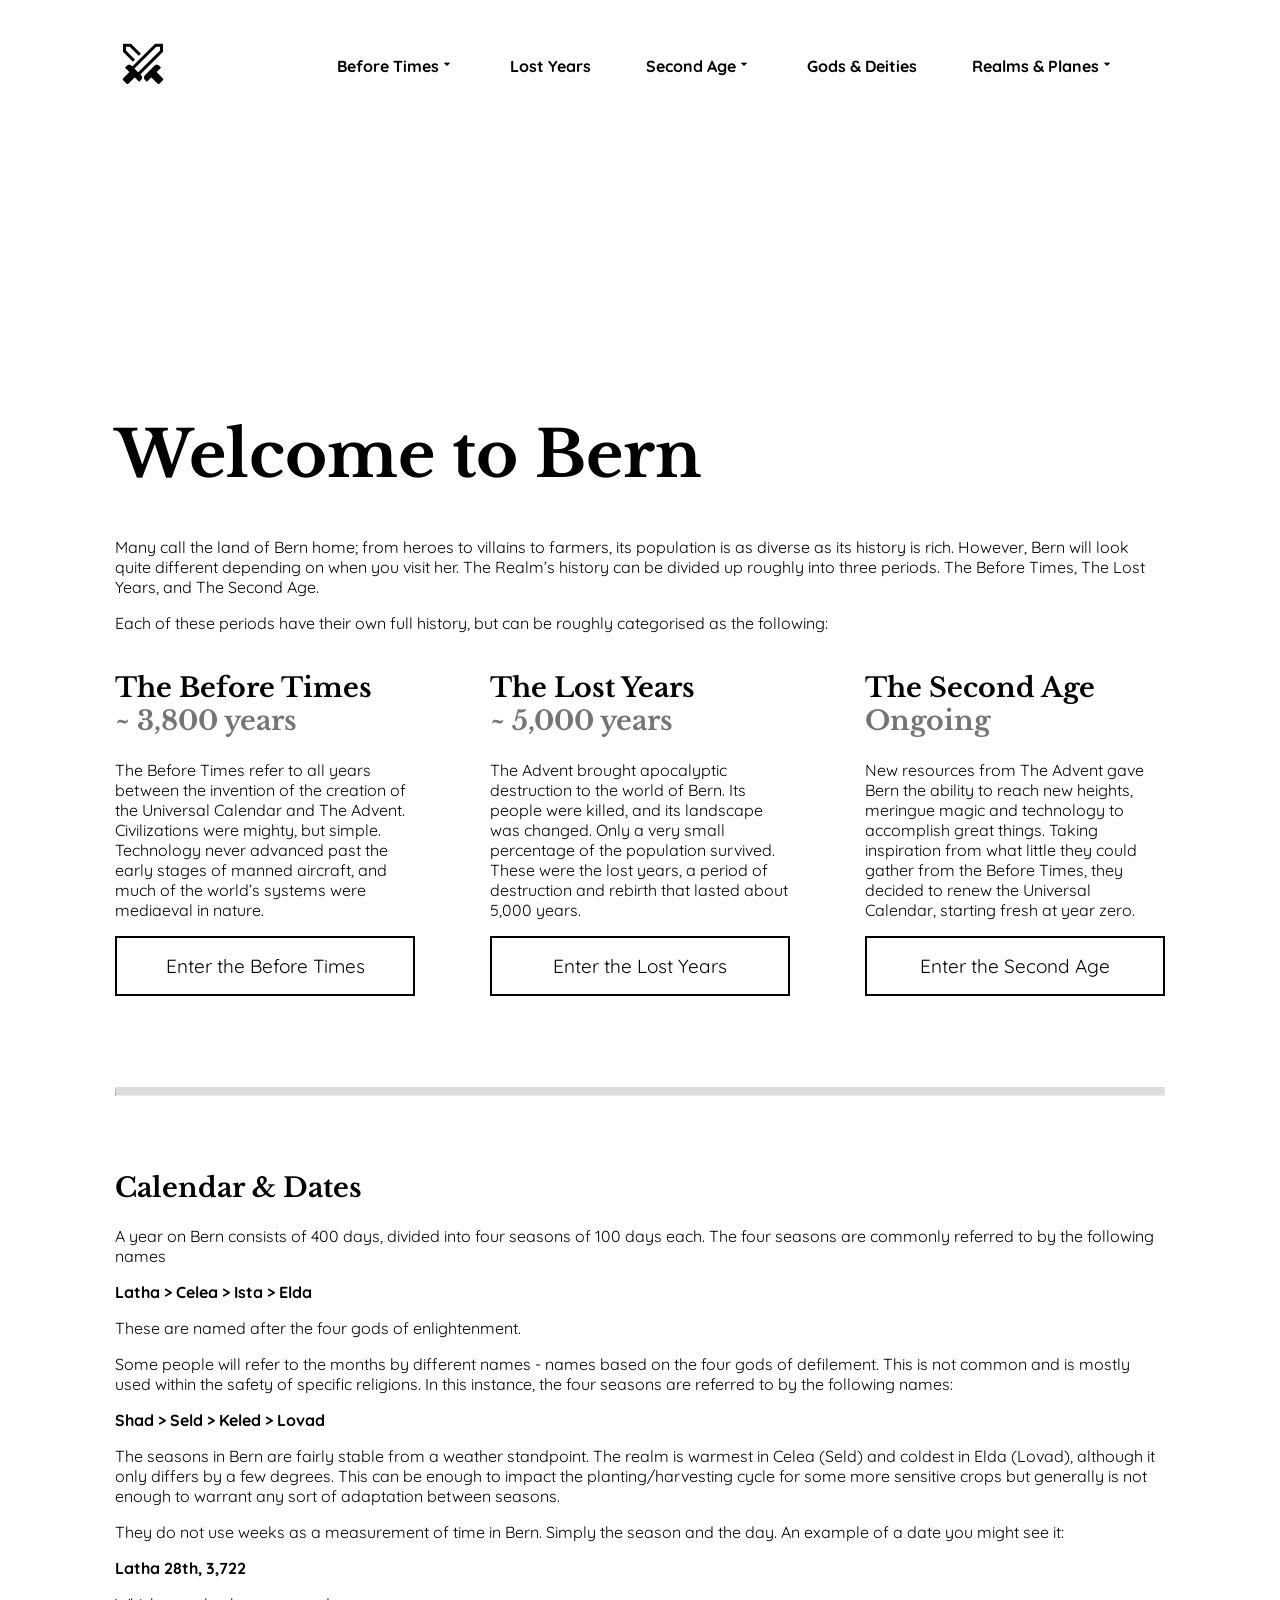
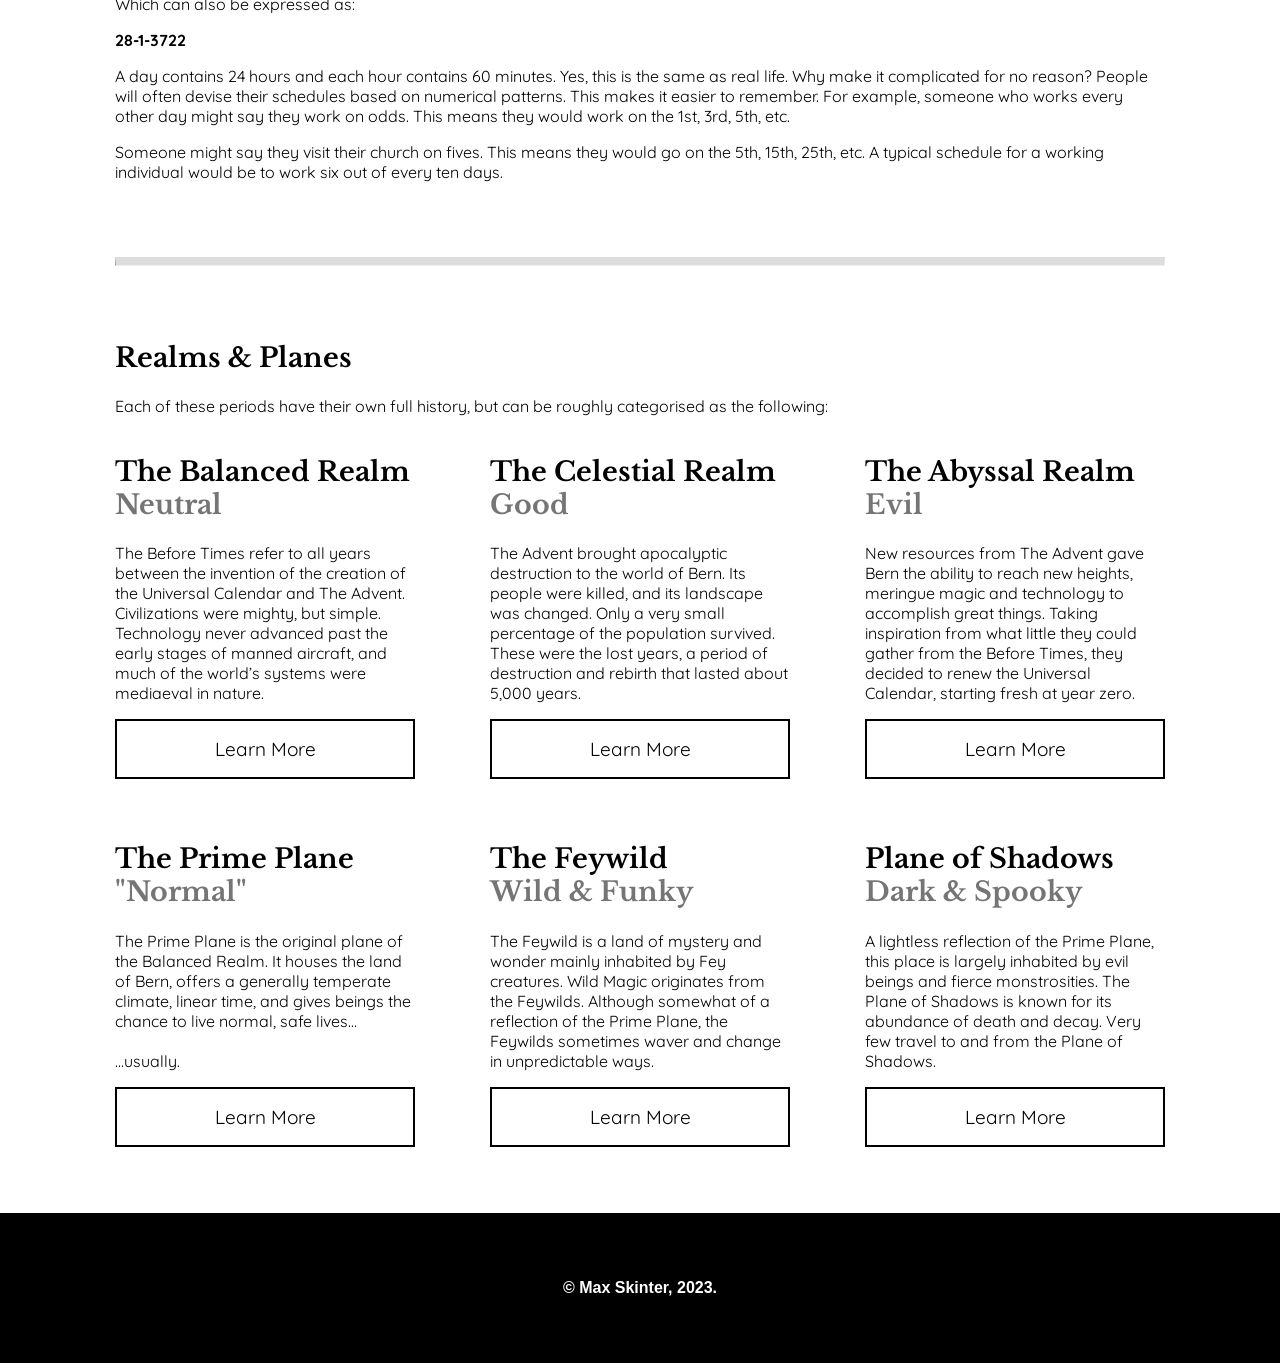
==== commit a2d09efe: "Started on timeline" ====
--- a/index.html
+++ b/index.html
@@ -26,7 +26,7 @@
 						<li><a href="bt-history.html">History</a></li>
 					</ul>
 				</li>
-				<li><a href="lt-main.html">Lost Years</a></li>
+				<li><a href="ly-main.html">Lost Years</a></li>
 				<li class="dropdown-li">
 					<a href="sa-main.html">Second Age<span class="material-symbols-outlined" style="font-size: 1em;">arrow_drop_down</span></a>
 					<ul class="dropdown-ul">
@@ -57,7 +57,7 @@
 <body>
 <main>
 <h1 class="main-title">Welcome to Bern</h1>
-<p>Many call the Realm of Bern home; from heroes to villains to farmers, its population is as diverse as its history is rich. However, Bern will look quite different depending on when you visit her. The Realm’s history can be divided up roughly into three periods. The Before Times, The Lost Years, and The Second Age.</p>
+<p>Many call the land of Bern home; from heroes to villains to farmers, its population is as diverse as its history is rich. However, Bern will look quite different depending on when you visit her. The Realm’s history can be divided up roughly into three periods. The Before Times, The Lost Years, and The Second Age.</p>
 
 <p>Each of these periods have their own full history, but can be roughly categorised as the following:</p>
 
--- a/main.css
+++ b/main.css
@@ -31,6 +31,10 @@
 	font-size: 1.6818em;
 }
 
+h3 {
+	font-family: 'Libre Baskerville', serif;
+	font-size: 1.1892em;
+}
 p {
 	font-family: 'Quicksand', sans-serif;
 	font-size: 1em;
@@ -62,7 +66,6 @@
 footer p {
 	color: white;
 	text-align: center;
-
 }
 
 .footer-iframe {
@@ -177,6 +180,10 @@
 
 .secondary-title {
 	margin-top: 15%;
+}
+
+.tertiary-title {
+	margin-top: 5%;
 }
 
 .bold {
@@ -204,6 +211,13 @@
 	margin-bottom: 2.83em;
 }
 
+.two-column-container {
+	display: grid;
+	grid-template-columns: 525px 525px;
+	grid-column-gap: 0;
+	grid-row-gap: 0;
+}
+
 .three-column-container {
 	display: grid;
 	grid-template-columns: 300px 300px 300px;
@@ -220,6 +234,12 @@
 	grid-row-gap: 25px;
 }
 
+.five-column-container {
+	display: grid;
+	grid-template-columns: 170px 170px 170px 170px 170px;
+	grid-column-gap: 50px;
+}
+
 .text-link {
 	font-weight: 700;
 	color: black;
@@ -273,6 +293,7 @@
 
 .copyright {
 	font-weight: 700;
+	font-family: 'Quicksand', sans-serif;
 }
 
 
@@ -358,29 +379,172 @@
 
 
 
-
-
-
-
-
-
-
-
-
-
-
-
-
-
-
-
-
-
-
-
-
-
-
-
-
-
+.card {
+	background-color: white;
+	filter: drop-shadow(0px 8px 15px #ddd);
+	border-radius: 15px;
+	margin-bottom: 75px;
+}
+
+.card-info {
+	padding: 50px;
+}
+
+.card img {
+	border-radius: 0 15px 15px 0;
+}
+
+.kingdom-info {
+	text-align: center;
+	font-weight: 700;
+}
+
+.kingdom-info span {
+	font-size: 2em;
+}
+
+.kingdom-info-p-top {
+	margin-bottom: 5px;
+	padding-top: 25px;
+}
+
+.kingdom-info-p-bot {
+	margin-top: 0;
+	padding-bottom: 25px;
+}
+
+
+
+* {
+  box-sizing: border-box;
+}
+
+/* The actual timeline (the vertical ruler) */
+.timeline {
+  position: relative;
+  max-width: 1200px;
+  margin: 0 auto;
+}
+
+/* The actual timeline (the vertical ruler) */
+.timeline::after {
+  content: '';
+  position: absolute;
+  width: 6px;
+  background-color: #989898;
+  top: 0;
+  bottom: 0;
+  left: 50%;
+  margin-left: -3px;
+}
+
+/* Container around content */
+.container {
+  padding: 10px 40px;
+  position: relative;
+  background-color: inherit;
+  width: 50%;
+
+}
+
+/* The circles on the timeline */
+.container::after {
+  content: '';
+  position: absolute;
+  width: 25px;
+  height: 25px;
+  right: -17px;
+  background-color: white;
+  border: 4px solid #989898;
+  top: 15px;
+  border-radius: 50%;
+  z-index: 1;
+}
+
+/* Place the container to the left */
+.left {
+  left: 0;
+}
+
+/* Place the container to the right */
+.right {
+  left: 50%;
+}
+
+/* Add arrows to the left container (pointing right) */
+.left::before {
+  content: " ";
+  height: 0;
+  position: absolute;
+  top: 22px;
+  width: 0;
+  z-index: 1;
+  right: 30px;
+  border: medium solid white;
+  border-width: 10px 0 10px 10px;
+  border-color: transparent transparent transparent #eee;
+}
+
+/* Add arrows to the right container (pointing left) */
+.right::before {
+  content: " ";
+  height: 0;
+  position: absolute;
+  top: 22px;
+  width: 0;
+  z-index: 1;
+  left: 30px;
+  border: medium solid white;
+  border-width: 10px 10px 10px 0;
+  border-color: transparent #eee transparent transparent;
+}
+
+/* Fix the circle for containers on the right side */
+.right::after {
+  left: -16px;
+}
+
+/* The actual content */
+.content {
+  padding: 20px 30px;
+  background-color: #eee;
+  position: relative;
+  border-radius: 6px;
+}
+
+/* Media queries - Responsive timeline on screens less than 600px wide */
+@media screen and (max-width: 600px) {
+/* Place the timelime to the left */
+  .timeline::after {
+    left: 31px;
+  }
+
+/* Full-width containers */
+  .container {
+    width: 100%;
+    padding-left: 70px;
+    padding-right: 25px;
+  }
+
+/* Make sure that all arrows are pointing leftwards */
+  .container::before {
+    left: 60px;
+    border: medium solid white;
+    border-width: 10px 10px 10px 0;
+    border-color: transparent white transparent transparent;
+  }
+
+/* Make sure all circles are at the same spot */
+  .left::after, .right::after {
+    left: 15px;
+  }
+
+/* Make all right containers behave like the left ones */
+  .right {
+    left: 0%;
+  }
+}
+
+
+
+
